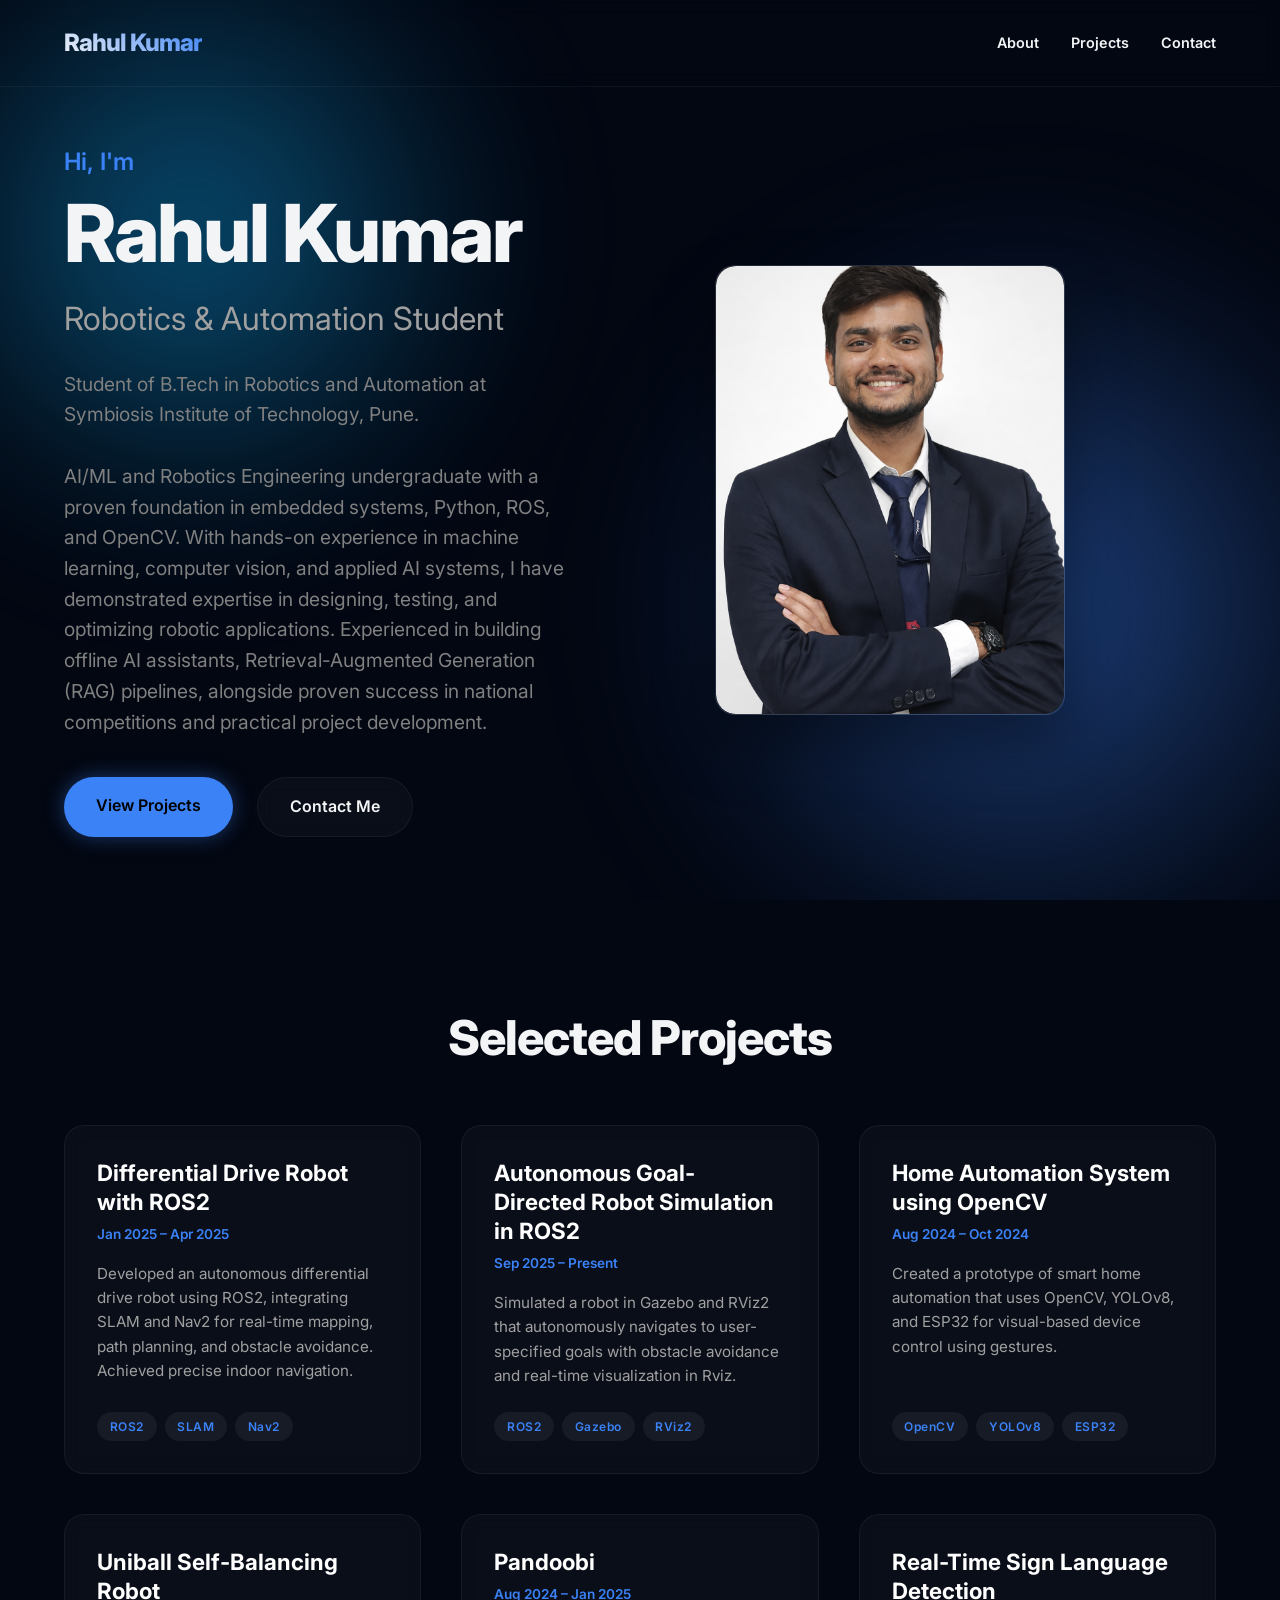
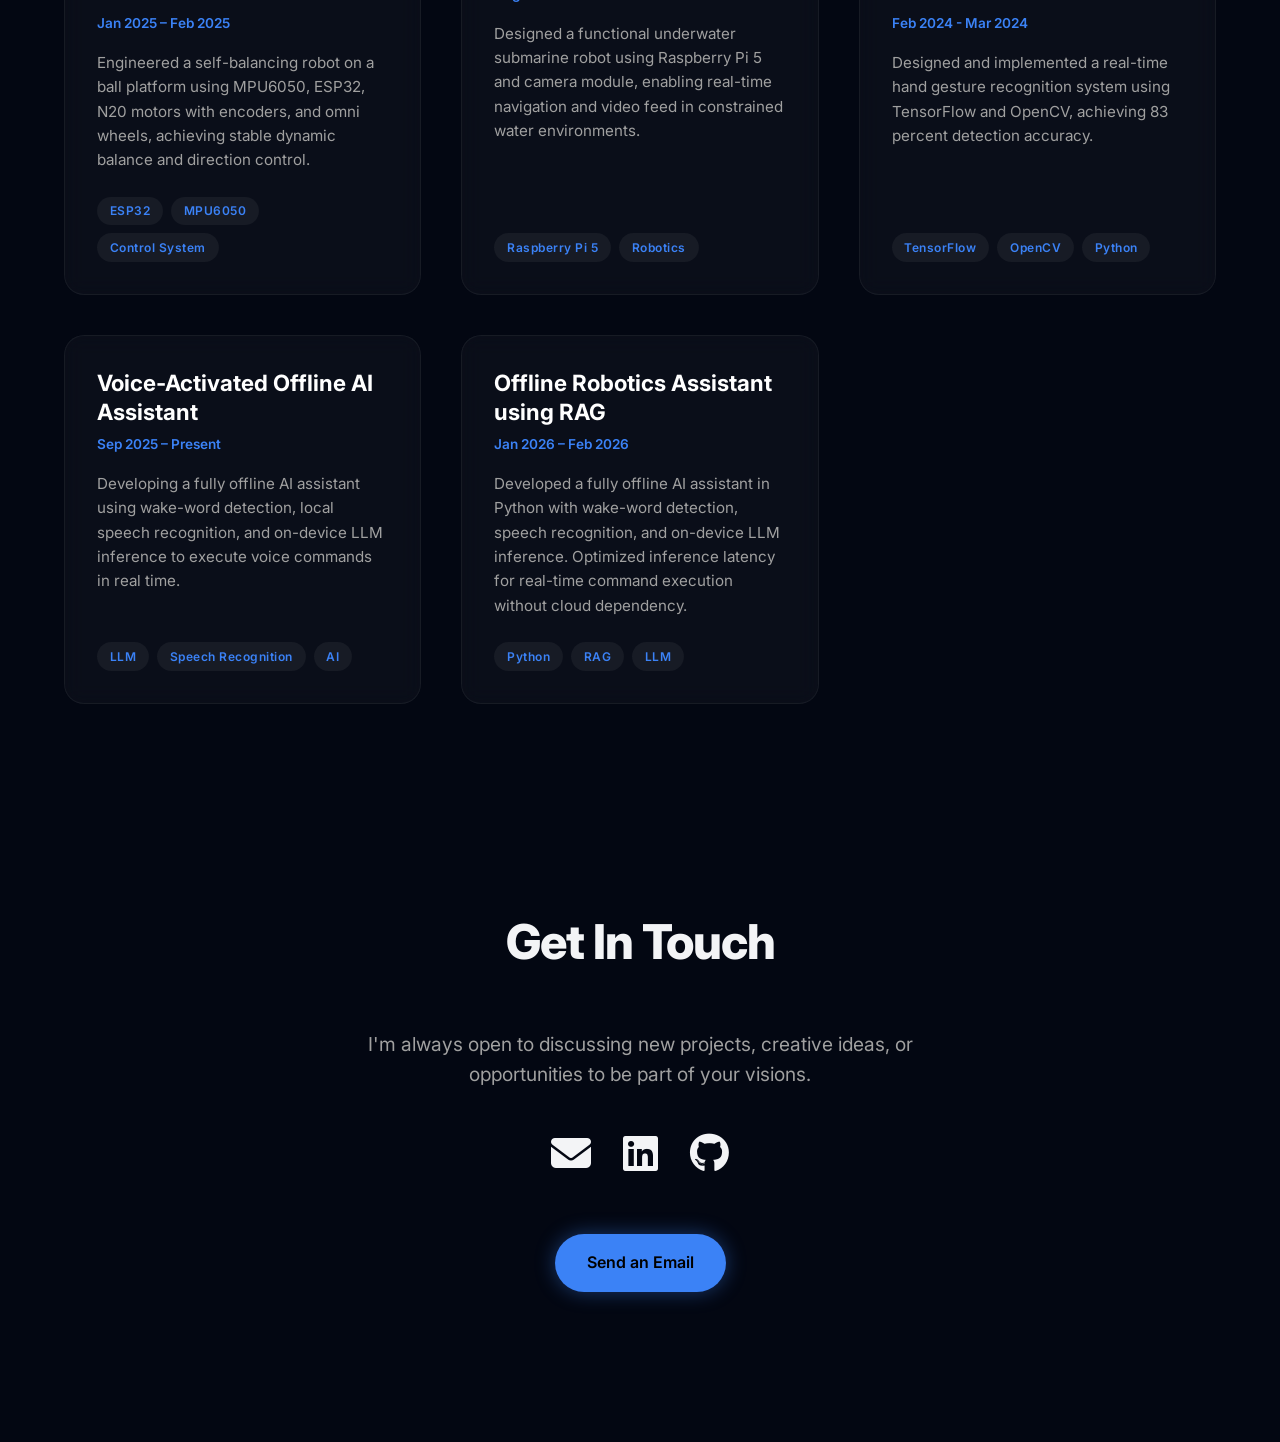
==== index.html @ 5718db26 "Initial commit for portfolio website" ====
<!DOCTYPE html>
<html lang="en">

<head>
    <meta charset="UTF-8">
    <meta name="viewport" content="width=device-width, initial-scale=1.0">
    <title>Rahul Kumar - Portfolio</title>
    <link rel="stylesheet" href="style.css">
    <link href="https://fonts.googleapis.com/css2?family=Inter:wght@300;400;600;800&display=swap" rel="stylesheet">
    <!-- FontAwesome for icons -->
    <link rel="stylesheet" href="https://cdnjs.cloudflare.com/ajax/libs/font-awesome/6.4.0/css/all.min.css">
</head>

<body>
    <div class="background-elements">
        <div class="blob blob-1"></div>
        <div class="blob blob-2"></div>
    </div>

    <nav>
        <div class="logo">Rahul Kumar</div>
        <ul class="nav-links">
            <li><a href="#about">About</a></li>
            <li><a href="#projects">Projects</a></li>
            <li><a href="#contact">Contact</a></li>
        </ul>
    </nav>

    <main>
        <section id="about">
            <div class="hero-content">
                <h2 class="greeting">Hi, I'm</h2>
                <h1 class="name">Rahul Kumar</h1>
                <h3 class="title">Robotics &amp; Automation Student</h3>
                <p class="description">
                    Student of B.Tech in Robotics and Automation at Symbiosis Institute of Technology, Pune.<br><br>
                    AI/ML and Robotics Engineering undergraduate with a proven foundation in embedded systems, Python,
                    ROS, and OpenCV. With hands-on experience in machine learning, computer vision, and applied AI
                    systems, I have demonstrated expertise in designing, testing, and optimizing robotic applications.
                    Experienced in building offline AI assistants, Retrieval-Augmented Generation (RAG) pipelines,
                    alongside proven success in national competitions and practical project development.
                </p>
                <div class="cta-buttons">
                    <a href="#projects" class="btn primary">View Projects</a>
                    <a href="#contact" class="btn secondary">Contact Me</a>
                </div>
            </div>
            <div class="hero-image-placeholder">
                <div class="glass-card">
                    <img src="profile.jpg" alt="Rahul Kumar" class="profile-img">
                </div>
            </div>
        </section>

        <section id="projects">
            <h2 class="section-title">Selected Projects</h2>
            <div class="projects-grid">

                <div class="project-card">
                    <div class="project-info">
                        <h3>Differential Drive Robot with ROS2</h3>
                        <span class="project-date">Jan 2025 – Apr 2025</span>
                        <p>Developed an autonomous differential drive robot using ROS2, integrating SLAM and Nav2 for
                            real-time mapping, path planning, and obstacle avoidance. Achieved precise indoor
                            navigation.</p>
                        <div class="tags"><span class="tag">ROS2</span><span class="tag">SLAM</span><span
                                class="tag">Nav2</span></div>
                    </div>
                </div>

                <div class="project-card">
                    <div class="project-info">
                        <h3>Autonomous Goal-Directed Robot Simulation in ROS2</h3>
                        <span class="project-date">Sep 2025 – Present</span>
                        <p>Simulated a robot in Gazebo and RViz2 that autonomously navigates to user-specified goals
                            with obstacle avoidance and real-time visualization in Rviz.</p>
                        <div class="tags"><span class="tag">ROS2</span><span class="tag">Gazebo</span><span
                                class="tag">RViz2</span></div>
                    </div>
                </div>

                <div class="project-card">
                    <div class="project-info">
                        <h3>Home Automation System using OpenCV</h3>
                        <span class="project-date">Aug 2024 – Oct 2024</span>
                        <p>Created a prototype of smart home automation that uses OpenCV, YOLOv8, and ESP32 for
                            visual-based device control using gestures.</p>
                        <div class="tags"><span class="tag">OpenCV</span><span class="tag">YOLOv8</span><span
                                class="tag">ESP32</span></div>
                    </div>
                </div>

                <div class="project-card">
                    <div class="project-info">
                        <h3>Uniball Self-Balancing Robot</h3>
                        <span class="project-date">Jan 2025 – Feb 2025</span>
                        <p>Engineered a self-balancing robot on a ball platform using MPU6050, ESP32, N20 motors with
                            encoders, and omni wheels, achieving stable dynamic balance and direction control.</p>
                        <div class="tags"><span class="tag">ESP32</span><span class="tag">MPU6050</span><span
                                class="tag">Control System</span></div>
                    </div>
                </div>

                <div class="project-card">
                    <div class="project-info">
                        <h3>Pandoobi</h3>
                        <span class="project-date">Aug 2024 – Jan 2025</span>
                        <p>Designed a functional underwater submarine robot using Raspberry Pi 5 and camera module,
                            enabling real-time navigation and video feed in constrained water environments.</p>
                        <div class="tags"><span class="tag">Raspberry Pi 5</span><span class="tag">Robotics</span></div>
                    </div>
                </div>

                <div class="project-card">
                    <div class="project-info">
                        <h3>Real-Time Sign Language Detection</h3>
                        <span class="project-date">Feb 2024 - Mar 2024</span>
                        <p>Designed and implemented a real-time hand gesture recognition system using TensorFlow and
                            OpenCV, achieving 83 percent detection accuracy.</p>
                        <div class="tags"><span class="tag">TensorFlow</span><span class="tag">OpenCV</span><span
                                class="tag">Python</span></div>
                    </div>
                </div>

                <div class="project-card">
                    <div class="project-info">
                        <h3>Voice-Activated Offline AI Assistant</h3>
                        <span class="project-date">Sep 2025 – Present</span>
                        <p>Developing a fully offline AI assistant using wake-word detection, local speech recognition,
                            and on-device LLM inference to execute voice commands in real time.</p>
                        <div class="tags"><span class="tag">LLM</span><span class="tag">Speech Recognition</span><span
                                class="tag">AI</span></div>
                    </div>
                </div>

                <div class="project-card">
                    <div class="project-info">
                        <h3>Offline Robotics Assistant using RAG</h3>
                        <span class="project-date">Jan 2026 – Feb 2026</span>
                        <p>Developed a fully offline AI assistant in Python with wake-word detection, speech
                            recognition, and on-device LLM inference. Optimized inference latency for real-time command
                            execution without cloud dependency.</p>
                        <div class="tags"><span class="tag">Python</span><span class="tag">RAG</span><span
                                class="tag">LLM</span></div>
                    </div>
                </div>

            </div>
        </section>

        <section id="contact" style="padding: 100px 0; text-align: center; margin-bottom: 50px;">
            <h2 class="section-title">Get In Touch</h2>
            <p style="color: #a0a0a0; max-width: 600px; margin: 0 auto 2rem; font-size: 1.2rem;">I'm always open to
                discussing new projects, creative ideas, or opportunities to be part of your visions.</p>

            <div class="social-links" style="display: flex; justify-content: center; gap: 2rem; margin-bottom: 3rem;">
                <a href="mailto:rahulkr.18012004@gmail.com" class="social-icon" target="_blank" title="Email"><i
                        class="fas fa-envelope"></i></a>
                <a href="https://www.linkedin.com/in/rahul-kumar-4a1541252/" class="social-icon" target="_blank"
                    title="LinkedIn"><i class="fab fa-linkedin"></i></a>
                <a href="https://github.com/hamadahero" class="social-icon" target="_blank" title="GitHub"><i
                        class="fab fa-github"></i></a>
            </div>

            <a href="mailto:rahulkr.18012004@gmail.com" class="btn primary">Send an Email</a>
        </section>
    </main>
    <script src="script.js"></script>
</body>

</html>
---- style.css ----
:root {
    --bg-color: #030712;
    --text-color: #f3f4f6;
    --primary: #3b82f6;
    --secondary: #0ea5e9;
    --glass-bg: rgba(255, 255, 255, 0.03);
    --glass-border: rgba(255, 255, 255, 0.05);
}

* {
    margin: 0;
    padding: 0;
    box-sizing: border-box;
    font-family: 'Inter', sans-serif;
}

html {
    scroll-behavior: smooth;
}

body {
    background-color: var(--bg-color);
    color: var(--text-color);
    overflow-x: hidden;
    line-height: 1.6;
}

/* Background Animations */
.background-elements {
    position: fixed;
    top: 0;
    left: 0;
    width: 100vw;
    height: 100vh;
    z-index: -1;
    overflow: hidden;
}

.blob {
    position: absolute;
    border-radius: 50%;
    filter: blur(80px);
    opacity: 0.5;
    animation: float 20s infinite ease-in-out alternate;
}

.blob-1 {
    top: -10%;
    left: -10%;
    width: 50vw;
    height: 50vw;
    background: radial-gradient(circle, var(--secondary), transparent 70%);
}

.blob-2 {
    bottom: -10%;
    right: -10%;
    width: 60vw;
    height: 60vw;
    background: radial-gradient(circle, var(--primary), transparent 70%);
    animation-delay: -10s;
}

@keyframes float {
    0% {
        transform: translate(0, 0) scale(1);
    }

    100% {
        transform: translate(50px, 50px) scale(1.1);
    }
}

/* Navigation */
nav {
    display: flex;
    justify-content: space-between;
    align-items: center;
    padding: 1.5rem 5%;
    position: fixed;
    width: 100%;
    top: 0;
    z-index: 100;
    backdrop-filter: blur(10px);
    border-bottom: 1px solid var(--glass-border);
    transition: all 0.3s ease;
}

.logo {
    font-size: 1.5rem;
    font-weight: 800;
    letter-spacing: -1px;
    background: linear-gradient(45deg, var(--text-color), var(--primary));
    -webkit-background-clip: text;
    background-clip: text;
    -webkit-text-fill-color: transparent;
}

.nav-links {
    display: flex;
    list-style: none;
    gap: 2rem;
}

.nav-links a {
    color: var(--text-color);
    text-decoration: none;
    font-weight: 600;
    font-size: 0.9rem;
    transition: color 0.3s;
}

.nav-links a:hover {
    color: var(--primary);
}

/* Main Content */
main {
    padding: 0 5%;
    max-width: 1400px;
    margin: 0 auto;
}

/* Hero Section */
#about {
    min-height: 100vh;
    display: flex;
    align-items: center;
    justify-content: space-between;
    padding-top: 80px;
}

.hero-content {
    max-width: 600px;
}

.greeting {
    font-size: 1.5rem;
    color: var(--primary);
    margin-bottom: 0.5rem;
    font-weight: 600;
}

.name {
    font-size: 5rem;
    line-height: 1.1;
    margin-bottom: 1rem;
    font-weight: 800;
    letter-spacing: -2px;
}

.title {
    font-size: 2rem;
    color: #a0a0a0;
    margin-bottom: 1.5rem;
    font-weight: 400;
}

.description {
    font-size: 1.2rem;
    color: #808080;
    margin-bottom: 2.5rem;
    max-width: 500px;
}

.cta-buttons {
    display: flex;
    gap: 1.5rem;
}

.btn {
    padding: 1rem 2rem;
    border-radius: 50px;
    text-decoration: none;
    font-weight: 600;
    transition: all 0.3s ease;
    display: inline-block;
}

.btn.primary {
    background: var(--primary);
    color: #000;
    box-shadow: 0 0 20px rgba(59, 130, 246, 0.4);
}

.btn.primary:hover {
    box-shadow: 0 0 30px rgba(59, 130, 246, 0.6);
    transform: translateY(-2px);
}

.btn.secondary {
    background: var(--glass-bg);
    color: var(--text-color);
    border: 1px solid var(--glass-border);
    backdrop-filter: blur(10px);
}

.btn.secondary:hover {
    background: rgba(255, 255, 255, 0.1);
    transform: translateY(-2px);
}

.hero-image-placeholder {
    flex: 1;
    display: flex;
    justify-content: center;
    align-items: center;
    perspective: 1000px;
}

.glass-card {
    width: 350px;
    height: 450px;
    background: linear-gradient(135deg, rgba(255, 255, 255, 0.08), rgba(255, 255, 255, 0.02));
    backdrop-filter: blur(20px);
    -webkit-backdrop-filter: blur(20px);
    border: 1px solid rgba(255, 255, 255, 0.1);
    border-radius: 20px;
    display: flex;
    justify-content: center;
    align-items: center;
    box-shadow: 0 30px 60px rgba(0, 0, 0, 0.4);
    transform-style: preserve-3d;
    transition: transform 0.1s;
    overflow: hidden;
}

.profile-img {
    width: 100%;
    height: 100%;
    object-fit: cover;
    border-radius: 20px;
}

/* Projects Section */
#projects {
    padding: 100px 0;
}

.section-title {
    font-size: 3rem;
    margin-bottom: 3rem;
    text-align: center;
    font-weight: 800;
    letter-spacing: -1px;
}

.projects-grid {
    display: grid;
    grid-template-columns: repeat(auto-fit, minmax(350px, 1fr));
    gap: 2.5rem;
}

.project-card {
    background: var(--glass-bg);
    border: 1px solid var(--glass-border);
    border-radius: 20px;
    overflow: hidden;
    transition: all 0.4s ease;
    backdrop-filter: blur(10px);
    display: flex;
    flex-direction: column;
}

.project-card:hover {
    transform: translateY(-10px);
    border-color: rgba(255, 255, 255, 0.2);
    box-shadow: 0 20px 40px rgba(0, 0, 0, 0.5);
}

.project-info {
    padding: 2rem;
    display: flex;
    flex-direction: column;
    height: 100%;
}

.project-date {
    font-size: 0.85rem;
    color: var(--primary);
    margin-bottom: 1rem;
    display: block;
    font-weight: 600;
}

.project-info h3 {
    font-size: 1.4rem;
    margin-bottom: 0.5rem;
    color: #fff;
    line-height: 1.3;
}

.project-info p {
    color: #a0a0a0;
    margin-bottom: 1.5rem;
    font-size: 0.95rem;
    flex-grow: 1;
}

.social-icon {
    font-size: 2.5rem;
    color: var(--text-color);
    transition: all 0.3s ease;
}

.social-icon:hover {
    color: var(--primary);
    transform: translateY(-5px);
}

.tags {
    display: flex;
    gap: 0.5rem;
    flex-wrap: wrap;
}

.tag {
    font-size: 0.75rem;
    padding: 0.3rem 0.8rem;
    background: rgba(255, 255, 255, 0.05);
    border-radius: 50px;
    color: var(--primary);
    font-weight: 600;
    letter-spacing: 0.5px;
}

/* Responsive */
@media (max-width: 900px) {
    #about {
        flex-direction: column;
        justify-content: center;
        text-align: center;
        gap: 4rem;
        padding-top: 120px;
    }

    .hero-content {
        display: flex;
        flex-direction: column;
        align-items: center;
    }

    .name {
        font-size: 3.5rem;
    }

    .title {
        font-size: 1.5rem;
    }

    .glass-card {
        width: 300px;
        height: 350px;
    }
}

@media (max-width: 600px) {
    .nav-links {
        display: none;
    }

    .name {
        font-size: 2.5rem;
    }

    .projects-grid {
        grid-template-columns: 1fr;
    }
}
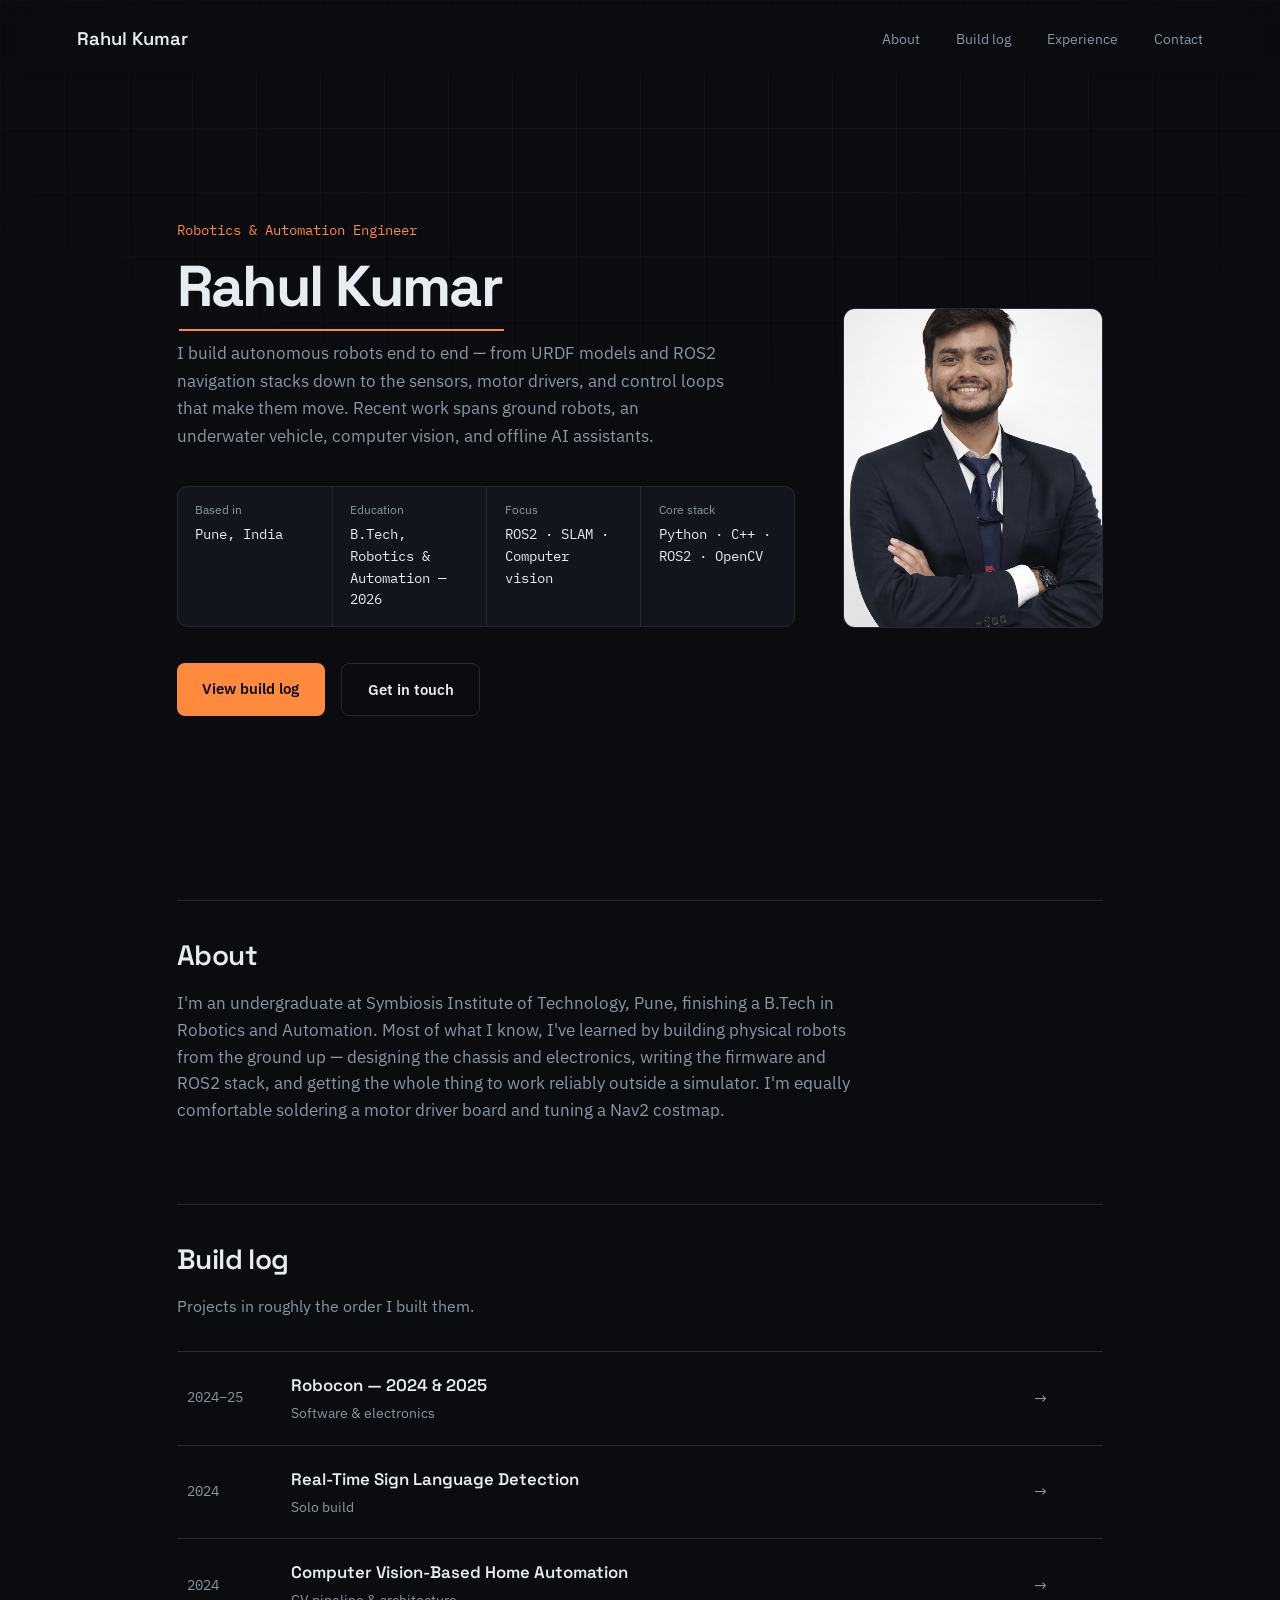
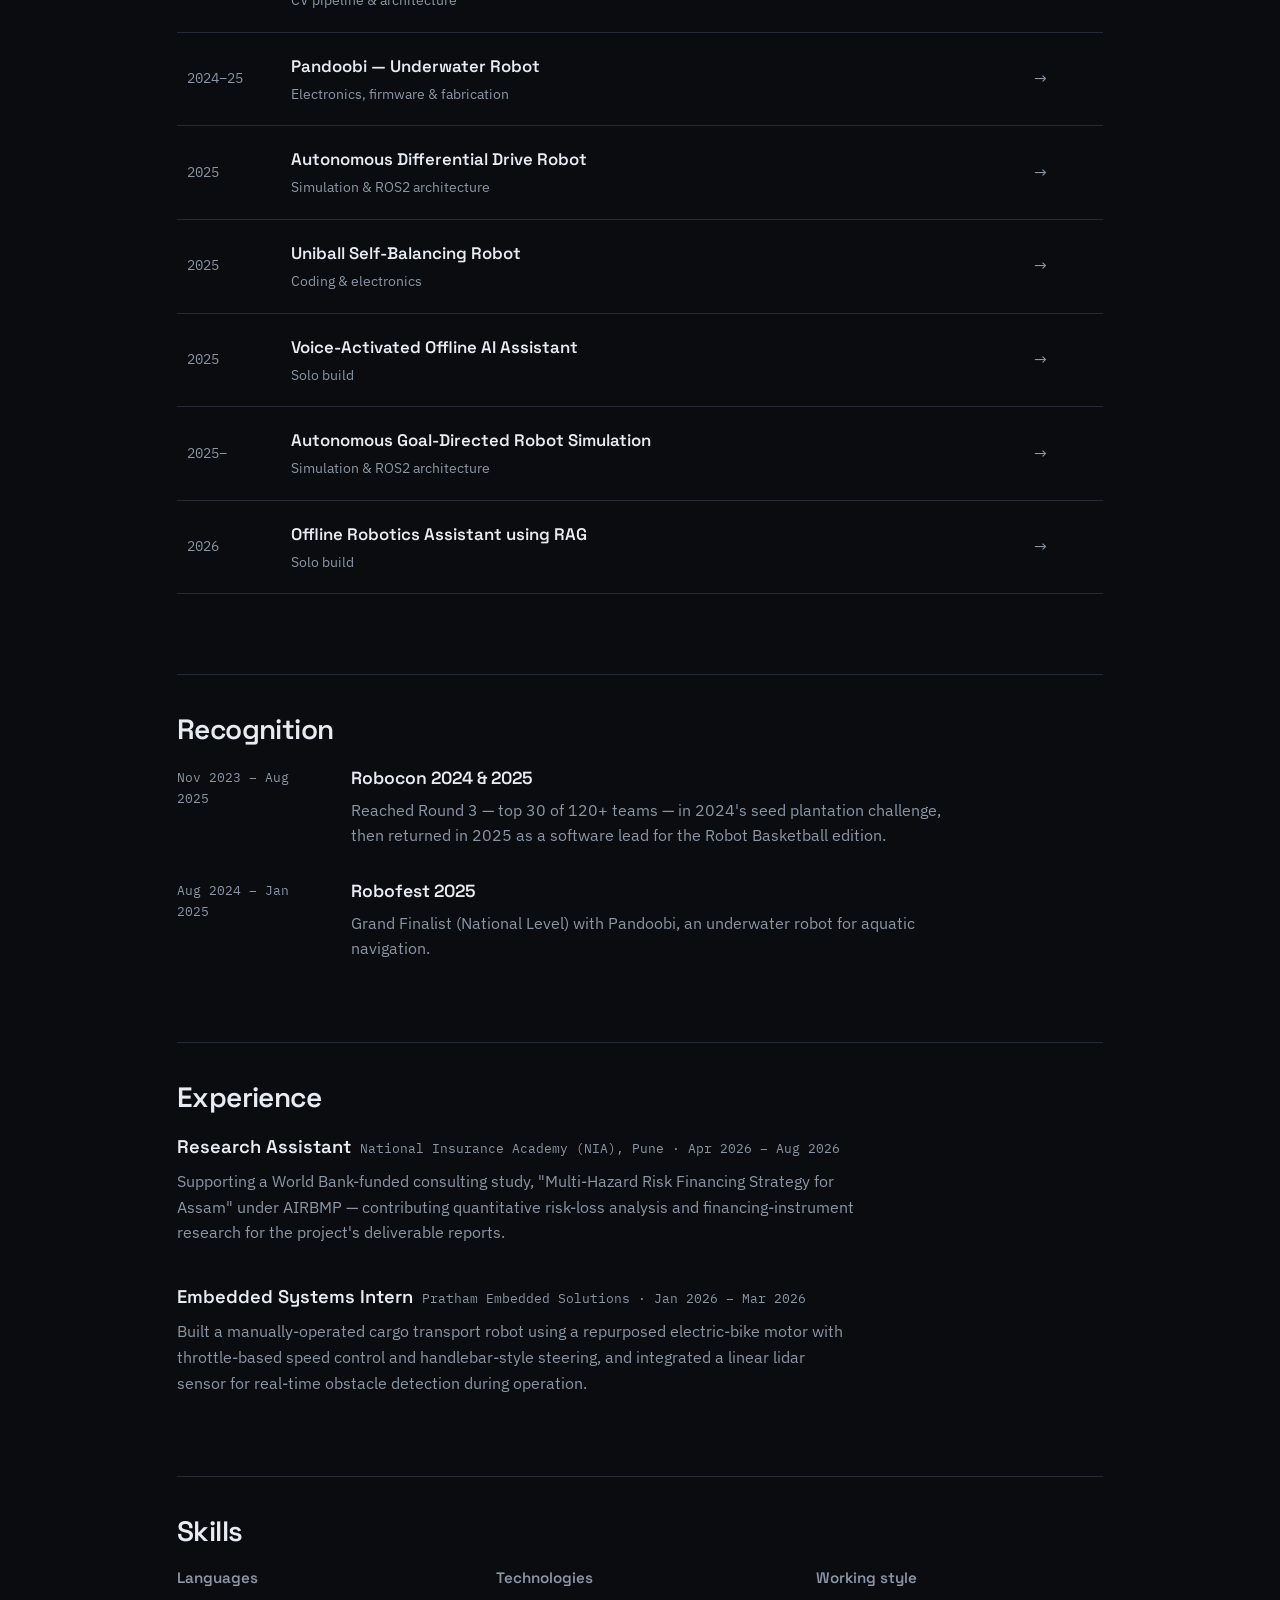
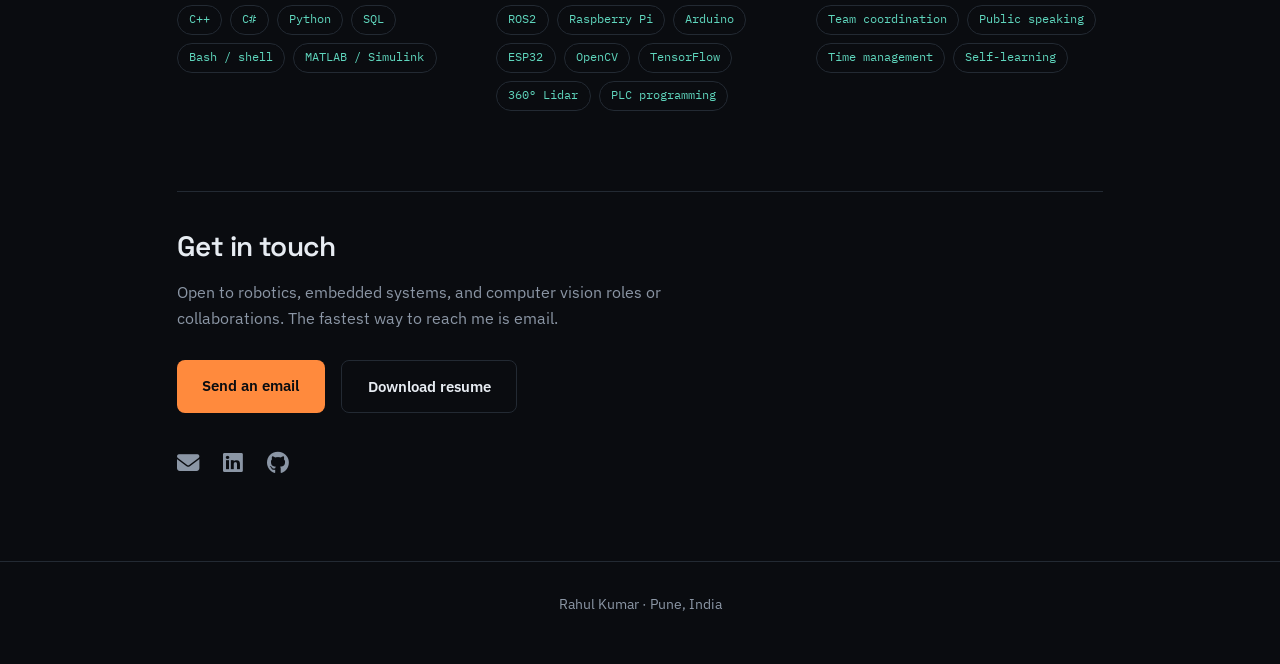
==== commit 756172b1: "Add files via upload" ====
--- a/index.html
+++ b/index.html
@@ -4,168 +4,313 @@
 <head>
     <meta charset="UTF-8">
     <meta name="viewport" content="width=device-width, initial-scale=1.0">
-    <title>Rahul Kumar - Portfolio</title>
+    <title>Rahul Kumar — Robotics &amp; Automation Engineer</title>
+    <meta name="description" content="Portfolio of Rahul Kumar, a Robotics &amp; Automation engineer building autonomous systems with ROS2, computer vision, and embedded electronics.">
     <link rel="stylesheet" href="style.css">
-    <link href="https://fonts.googleapis.com/css2?family=Inter:wght@300;400;600;800&display=swap" rel="stylesheet">
-    <!-- FontAwesome for icons -->
+    <link rel="preconnect" href="https://fonts.googleapis.com">
+    <link href="https://fonts.googleapis.com/css2?family=Space+Grotesk:wght@500;600;700&family=IBM+Plex+Sans:wght@400;500;600&family=IBM+Plex+Mono:wght@400;500&display=swap" rel="stylesheet">
     <link rel="stylesheet" href="https://cdnjs.cloudflare.com/ajax/libs/font-awesome/6.4.0/css/all.min.css">
 </head>
 
 <body>
-    <div class="background-elements">
-        <div class="blob blob-1"></div>
-        <div class="blob blob-2"></div>
-    </div>
+    <div class="grid-backdrop" aria-hidden="true"></div>
 
     <nav>
-        <div class="logo">Rahul Kumar</div>
+        <a href="#top" class="logo">Rahul Kumar</a>
         <ul class="nav-links">
             <li><a href="#about">About</a></li>
-            <li><a href="#projects">Projects</a></li>
+            <li><a href="#log">Build log</a></li>
+            <li><a href="#experience">Experience</a></li>
             <li><a href="#contact">Contact</a></li>
         </ul>
     </nav>
 
     <main>
-        <section id="about">
-            <div class="hero-content">
-                <h2 class="greeting">Hi, I'm</h2>
-                <h1 class="name">Rahul Kumar</h1>
-                <h3 class="title">Robotics &amp; Automation Student</h3>
-                <p class="description">
-                    Student of B.Tech in Robotics and Automation at Symbiosis Institute of Technology, Pune.<br><br>
-                    AI/ML and Robotics Engineering undergraduate with a proven foundation in embedded systems, Python,
-                    ROS, and OpenCV. With hands-on experience in machine learning, computer vision, and applied AI
-                    systems, I have demonstrated expertise in designing, testing, and optimizing robotic applications.
-                    Experienced in building offline AI assistants, Retrieval-Augmented Generation (RAG) pipelines,
-                    alongside proven success in national competitions and practical project development.
+        <section id="top" class="hero" aria-labelledby="hero-name">
+            <div class="hero-copy">
+                <p class="eyebrow">Robotics &amp; Automation Engineer</p>
+                <h1 id="hero-name" class="hero-name">Rahul Kumar<span class="cursor" aria-hidden="true"></span></h1>
+                <p class="hero-intro">
+                    I build autonomous robots end to end — from URDF models and ROS2 navigation
+                    stacks down to the sensors, motor drivers, and control loops that make them move.
+                    Recent work spans ground robots, an underwater vehicle, computer vision, and
+                    offline AI assistants.
                 </p>
-                <div class="cta-buttons">
-                    <a href="#projects" class="btn primary">View Projects</a>
-                    <a href="#contact" class="btn secondary">Contact Me</a>
+
+                <dl class="spec-panel">
+                    <div class="spec">
+                        <dt>Based in</dt>
+                        <dd>Pune, India</dd>
+                    </div>
+                    <div class="spec">
+                        <dt>Education</dt>
+                        <dd>B.Tech, Robotics &amp; Automation — 2026</dd>
+                    </div>
+                    <div class="spec">
+                        <dt>Focus</dt>
+                        <dd>ROS2 · SLAM · Computer vision</dd>
+                    </div>
+                    <div class="spec">
+                        <dt>Core stack</dt>
+                        <dd>Python · C++ · ROS2 · OpenCV</dd>
+                    </div>
+                </dl>
+
+                <div class="cta-row">
+                    <a href="#log" class="btn primary">View build log</a>
+                    <a href="#contact" class="btn secondary">Get in touch</a>
                 </div>
             </div>
-            <div class="hero-image-placeholder">
-                <div class="glass-card">
-                    <img src="profile.jpg" alt="Rahul Kumar" class="profile-img">
+
+            <div class="hero-photo">
+                <img src="profile.jpg" alt="Portrait of Rahul Kumar">
+            </div>
+        </section>
+
+        <section id="about" class="about">
+            <h2 class="section-heading">About</h2>
+            <p class="about-copy">
+                I'm an undergraduate at Symbiosis Institute of Technology, Pune, finishing a B.Tech in
+                Robotics and Automation. Most of what I know, I've learned by building physical robots
+                from the ground up — designing the chassis and electronics, writing the firmware and
+                ROS2 stack, and getting the whole thing to work reliably outside a simulator. I'm
+                equally comfortable soldering a motor driver board and tuning a Nav2 costmap.
+            </p>
+        </section>
+
+        <section id="log" class="build-log">
+            <h2 class="section-heading">Build log</h2>
+            <p class="section-subheading">Projects in roughly the order I built them.</p>
+
+            <ol class="log-list">
+
+                <li class="log-entry">
+                    <a href="project.html?id=robocon" class="log-link">
+                        <span class="log-date">2024–25</span>
+                        <span class="log-body">
+                            <span class="log-title">Robocon — 2024 &amp; 2025</span>
+                            <span class="log-role">Software &amp; electronics</span>
+                        </span>
+                        <span class="log-tags">
+                            <span class="tag">Raspberry Pi 5</span><span class="tag">Jetson Nano</span>
+                        </span>
+                        <span class="log-arrow" aria-hidden="true">→</span>
+                    </a>
+                </li>
+
+                <li class="log-entry">
+                    <a href="project.html?id=sign-language-detection" class="log-link">
+                        <span class="log-date">2024</span>
+                        <span class="log-body">
+                            <span class="log-title">Real-Time Sign Language Detection</span>
+                            <span class="log-role">Solo build</span>
+                        </span>
+                        <span class="log-tags">
+                            <span class="tag">TensorFlow</span><span class="tag">OpenCV</span>
+                        </span>
+                        <span class="log-arrow" aria-hidden="true">→</span>
+                    </a>
+                </li>
+
+                <li class="log-entry">
+                    <a href="project.html?id=home-automation-opencv" class="log-link">
+                        <span class="log-date">2024</span>
+                        <span class="log-body">
+                            <span class="log-title">Computer Vision-Based Home Automation</span>
+                            <span class="log-role">CV pipeline &amp; architecture</span>
+                        </span>
+                        <span class="log-tags">
+                            <span class="tag">OpenCV</span><span class="tag">YOLOv8</span><span class="tag">ESP32</span>
+                        </span>
+                        <span class="log-arrow" aria-hidden="true">→</span>
+                    </a>
+                </li>
+
+                <li class="log-entry">
+                    <a href="project.html?id=pandoobi" class="log-link">
+                        <span class="log-date">2024–25</span>
+                        <span class="log-body">
+                            <span class="log-title">Pandoobi — Underwater Robot</span>
+                            <span class="log-role">Electronics, firmware &amp; fabrication</span>
+                        </span>
+                        <span class="log-tags">
+                            <span class="tag">Raspberry Pi 5</span><span class="tag">BLDC</span>
+                        </span>
+                        <span class="log-arrow" aria-hidden="true">→</span>
+                    </a>
+                </li>
+
+                <li class="log-entry">
+                    <a href="project.html?id=differential-drive-robot" class="log-link">
+                        <span class="log-date">2025</span>
+                        <span class="log-body">
+                            <span class="log-title">Autonomous Differential Drive Robot</span>
+                            <span class="log-role">Simulation &amp; ROS2 architecture</span>
+                        </span>
+                        <span class="log-tags">
+                            <span class="tag">ROS2</span><span class="tag">SLAM</span><span class="tag">Nav2</span>
+                        </span>
+                        <span class="log-arrow" aria-hidden="true">→</span>
+                    </a>
+                </li>
+
+                <li class="log-entry">
+                    <a href="project.html?id=uniball-robot" class="log-link">
+                        <span class="log-date">2025</span>
+                        <span class="log-body">
+                            <span class="log-title">Uniball Self-Balancing Robot</span>
+                            <span class="log-role">Coding &amp; electronics</span>
+                        </span>
+                        <span class="log-tags">
+                            <span class="tag">ESP32</span><span class="tag">MPU6050</span>
+                        </span>
+                        <span class="log-arrow" aria-hidden="true">→</span>
+                    </a>
+                </li>
+
+                <li class="log-entry">
+                    <a href="project.html?id=voice-activated-ai-assistant" class="log-link">
+                        <span class="log-date">2025</span>
+                        <span class="log-body">
+                            <span class="log-title">Voice-Activated Offline AI Assistant</span>
+                            <span class="log-role">Solo build</span>
+                        </span>
+                        <span class="log-tags">
+                            <span class="tag">LLM</span><span class="tag">Speech recognition</span>
+                        </span>
+                        <span class="log-arrow" aria-hidden="true">→</span>
+                    </a>
+                </li>
+
+                <li class="log-entry">
+                    <a href="project.html?id=goal-directed-robot-sim" class="log-link">
+                        <span class="log-date">2025–</span>
+                        <span class="log-body">
+                            <span class="log-title">Autonomous Goal-Directed Robot Simulation</span>
+                            <span class="log-role">Simulation &amp; ROS2 architecture</span>
+                        </span>
+                        <span class="log-tags">
+                            <span class="tag">ROS2</span><span class="tag">Gazebo</span><span class="tag">RViz2</span>
+                        </span>
+                        <span class="log-arrow" aria-hidden="true">→</span>
+                    </a>
+                </li>
+
+                <li class="log-entry">
+                    <a href="project.html?id=offline-robotics-rag" class="log-link">
+                        <span class="log-date">2026</span>
+                        <span class="log-body">
+                            <span class="log-title">Offline Robotics Assistant using RAG</span>
+                            <span class="log-role">Solo build</span>
+                        </span>
+                        <span class="log-tags">
+                            <span class="tag">Python</span><span class="tag">RAG</span>
+                        </span>
+                        <span class="log-arrow" aria-hidden="true">→</span>
+                    </a>
+                </li>
+
+            </ol>
+        </section>
+
+        <section id="recognition" class="recognition">
+            <h2 class="section-heading">Recognition</h2>
+            <ul class="recognition-list">
+                <li class="recognition-item">
+                    <span class="recognition-meta">Nov 2023 – Aug 2025</span>
+                    <div>
+                        <a href="project.html?id=robocon" class="recognition-title">Robocon 2024 &amp; 2025</a>
+                        <p>Reached Round 3 — top 30 of 120+ teams — in 2024's seed plantation challenge, then returned in 2025 as a software lead for the Robot Basketball edition.</p>
+                    </div>
+                </li>
+                <li class="recognition-item">
+                    <span class="recognition-meta">Aug 2024 – Jan 2025</span>
+                    <div>
+                        <a href="project.html?id=pandoobi" class="recognition-title">Robofest 2025</a>
+                        <p>Grand Finalist (National Level) with Pandoobi, an underwater robot for aquatic navigation.</p>
+                    </div>
+                </li>
+            </ul>
+        </section>
+
+        <section id="experience" class="experience">
+            <h2 class="section-heading">Experience</h2>
+            <ul class="experience-list">
+                <li class="experience-item">
+                    <div class="experience-head">
+                        <h3>Research Assistant</h3>
+                        <span class="experience-meta">National Insurance Academy (NIA), Pune · Apr 2026 – Aug 2026</span>
+                    </div>
+                    <p>Supporting a World Bank-funded consulting study, "Multi-Hazard Risk Financing
+                        Strategy for Assam" under AIRBMP — contributing quantitative risk-loss analysis
+                        and financing-instrument research for the project's deliverable reports.</p>
+                </li>
+                <li class="experience-item">
+                    <div class="experience-head">
+                        <h3>Embedded Systems Intern</h3>
+                        <span class="experience-meta">Pratham Embedded Solutions · Jan 2026 – Mar 2026</span>
+                    </div>
+                    <p>Built a manually-operated cargo transport robot using a repurposed electric-bike
+                        motor with throttle-based speed control and handlebar-style steering, and
+                        integrated a linear lidar sensor for real-time obstacle detection during
+                        operation.</p>
+                </li>
+            </ul>
+        </section>
+
+        <section id="skills" class="skills">
+            <h2 class="section-heading">Skills</h2>
+            <div class="skills-grid">
+                <div class="skills-group">
+                    <h3>Languages</h3>
+                    <div class="tags">
+                        <span class="tag">C++</span><span class="tag">C#</span><span class="tag">Python</span>
+                        <span class="tag">SQL</span><span class="tag">Bash / shell</span><span class="tag">MATLAB / Simulink</span>
+                    </div>
                 </div>
-            </div>
-        </section>
-
-        <section id="projects">
-            <h2 class="section-title">Selected Projects</h2>
-            <div class="projects-grid">
-
-                <div class="project-card">
-                    <div class="project-info">
-                        <h3>Differential Drive Robot with ROS2</h3>
-                        <span class="project-date">Jan 2025 – Apr 2025</span>
-                        <p>Developed an autonomous differential drive robot using ROS2, integrating SLAM and Nav2 for
-                            real-time mapping, path planning, and obstacle avoidance. Achieved precise indoor
-                            navigation.</p>
-                        <div class="tags"><span class="tag">ROS2</span><span class="tag">SLAM</span><span
-                                class="tag">Nav2</span></div>
+                <div class="skills-group">
+                    <h3>Technologies</h3>
+                    <div class="tags">
+                        <span class="tag">ROS2</span><span class="tag">Raspberry Pi</span><span class="tag">Arduino</span>
+                        <span class="tag">ESP32</span><span class="tag">OpenCV</span><span class="tag">TensorFlow</span>
+                        <span class="tag">360° Lidar</span><span class="tag">PLC programming</span>
                     </div>
                 </div>
-
-                <div class="project-card">
-                    <div class="project-info">
-                        <h3>Autonomous Goal-Directed Robot Simulation in ROS2</h3>
-                        <span class="project-date">Sep 2025 – Present</span>
-                        <p>Simulated a robot in Gazebo and RViz2 that autonomously navigates to user-specified goals
-                            with obstacle avoidance and real-time visualization in Rviz.</p>
-                        <div class="tags"><span class="tag">ROS2</span><span class="tag">Gazebo</span><span
-                                class="tag">RViz2</span></div>
+                <div class="skills-group">
+                    <h3>Working style</h3>
+                    <div class="tags">
+                        <span class="tag">Team coordination</span><span class="tag">Public speaking</span>
+                        <span class="tag">Time management</span><span class="tag">Self-learning</span>
                     </div>
                 </div>
-
-                <div class="project-card">
-                    <div class="project-info">
-                        <h3>Home Automation System using OpenCV</h3>
-                        <span class="project-date">Aug 2024 – Oct 2024</span>
-                        <p>Created a prototype of smart home automation that uses OpenCV, YOLOv8, and ESP32 for
-                            visual-based device control using gestures.</p>
-                        <div class="tags"><span class="tag">OpenCV</span><span class="tag">YOLOv8</span><span
-                                class="tag">ESP32</span></div>
-                    </div>
-                </div>
-
-                <div class="project-card">
-                    <div class="project-info">
-                        <h3>Uniball Self-Balancing Robot</h3>
-                        <span class="project-date">Jan 2025 – Feb 2025</span>
-                        <p>Engineered a self-balancing robot on a ball platform using MPU6050, ESP32, N20 motors with
-                            encoders, and omni wheels, achieving stable dynamic balance and direction control.</p>
-                        <div class="tags"><span class="tag">ESP32</span><span class="tag">MPU6050</span><span
-                                class="tag">Control System</span></div>
-                    </div>
-                </div>
-
-                <div class="project-card">
-                    <div class="project-info">
-                        <h3>Pandoobi</h3>
-                        <span class="project-date">Aug 2024 – Jan 2025</span>
-                        <p>Designed a functional underwater submarine robot using Raspberry Pi 5 and camera module,
-                            enabling real-time navigation and video feed in constrained water environments.</p>
-                        <div class="tags"><span class="tag">Raspberry Pi 5</span><span class="tag">Robotics</span></div>
-                    </div>
-                </div>
-
-                <div class="project-card">
-                    <div class="project-info">
-                        <h3>Real-Time Sign Language Detection</h3>
-                        <span class="project-date">Feb 2024 - Mar 2024</span>
-                        <p>Designed and implemented a real-time hand gesture recognition system using TensorFlow and
-                            OpenCV, achieving 83 percent detection accuracy.</p>
-                        <div class="tags"><span class="tag">TensorFlow</span><span class="tag">OpenCV</span><span
-                                class="tag">Python</span></div>
-                    </div>
-                </div>
-
-                <div class="project-card">
-                    <div class="project-info">
-                        <h3>Voice-Activated Offline AI Assistant</h3>
-                        <span class="project-date">Sep 2025 – Present</span>
-                        <p>Developing a fully offline AI assistant using wake-word detection, local speech recognition,
-                            and on-device LLM inference to execute voice commands in real time.</p>
-                        <div class="tags"><span class="tag">LLM</span><span class="tag">Speech Recognition</span><span
-                                class="tag">AI</span></div>
-                    </div>
-                </div>
-
-                <div class="project-card">
-                    <div class="project-info">
-                        <h3>Offline Robotics Assistant using RAG</h3>
-                        <span class="project-date">Jan 2026 – Feb 2026</span>
-                        <p>Developed a fully offline AI assistant in Python with wake-word detection, speech
-                            recognition, and on-device LLM inference. Optimized inference latency for real-time command
-                            execution without cloud dependency.</p>
-                        <div class="tags"><span class="tag">Python</span><span class="tag">RAG</span><span
-                                class="tag">LLM</span></div>
-                    </div>
-                </div>
-
-            </div>
-        </section>
-
-        <section id="contact" style="padding: 100px 0; text-align: center; margin-bottom: 50px;">
-            <h2 class="section-title">Get In Touch</h2>
-            <p style="color: #a0a0a0; max-width: 600px; margin: 0 auto 2rem; font-size: 1.2rem;">I'm always open to
-                discussing new projects, creative ideas, or opportunities to be part of your visions.</p>
-
-            <div class="social-links" style="display: flex; justify-content: center; gap: 2rem; margin-bottom: 3rem;">
-                <a href="mailto:rahulkr.18012004@gmail.com" class="social-icon" target="_blank" title="Email"><i
-                        class="fas fa-envelope"></i></a>
-                <a href="https://www.linkedin.com/in/rahul-kumar-4a1541252/" class="social-icon" target="_blank"
-                    title="LinkedIn"><i class="fab fa-linkedin"></i></a>
-                <a href="https://github.com/hamadahero" class="social-icon" target="_blank" title="GitHub"><i
-                        class="fab fa-github"></i></a>
-            </div>
-
-            <a href="mailto:rahulkr.18012004@gmail.com" class="btn primary">Send an Email</a>
+            </div>
+        </section>
+
+        <section id="contact" class="contact">
+            <h2 class="section-heading">Get in touch</h2>
+            <p class="contact-copy">
+                Open to robotics, embedded systems, and computer vision roles or collaborations.
+                The fastest way to reach me is email.
+            </p>
+
+            <div class="contact-row">
+                <a href="mailto:rahulkr.18012004@gmail.com" class="btn primary">Send an email</a>
+                <a href="Rahul_Kumar_Robotics_Resume.pdf" class="btn secondary">Download resume</a>
+            </div>
+
+            <div class="social-links">
+                <a href="mailto:rahulkr.18012004@gmail.com" title="Email"><i class="fas fa-envelope"></i></a>
+                <a href="https://www.linkedin.com/in/rahul-kumar-4a1541252/" target="_blank" rel="noopener" title="LinkedIn"><i class="fab fa-linkedin"></i></a>
+                <a href="https://github.com/hamadahero" target="_blank" rel="noopener" title="GitHub"><i class="fab fa-github"></i></a>
+            </div>
         </section>
     </main>
+
+    <footer class="site-footer">
+        <p>Rahul Kumar · Pune, India</p>
+    </footer>
+
     <script src="script.js"></script>
 </body>
 
-</html>+</html>
--- a/style.css
+++ b/style.css
@@ -1,17 +1,22 @@
 :root {
-    --bg-color: #030712;
-    --text-color: #f3f4f6;
-    --primary: #3b82f6;
-    --secondary: #0ea5e9;
-    --glass-bg: rgba(255, 255, 255, 0.03);
-    --glass-border: rgba(255, 255, 255, 0.05);
+    --bg: #0a0c10;
+    --panel: #12161c;
+    --line: #232a33;
+    --text: #e7ecf2;
+    --text-muted: #8b96a5;
+    --accent: #ff8a3d;
+    --accent-soft: rgba(255, 138, 61, 0.14);
+    --accent-teal: #5fd6bd;
+
+    --font-display: 'Space Grotesk', sans-serif;
+    --font-body: 'IBM Plex Sans', sans-serif;
+    --font-mono: 'IBM Plex Mono', monospace;
 }
 
 * {
     margin: 0;
     padding: 0;
     box-sizing: border-box;
-    font-family: 'Inter', sans-serif;
 }
 
 html {
@@ -19,56 +24,33 @@
 }
 
 body {
-    background-color: var(--bg-color);
-    color: var(--text-color);
+    background-color: var(--bg);
+    color: var(--text);
+    font-family: var(--font-body);
+    line-height: 1.6;
     overflow-x: hidden;
-    line-height: 1.6;
-}
-
-/* Background Animations */
-.background-elements {
+}
+
+a {
+    color: inherit;
+}
+
+ul, ol {
+    list-style: none;
+}
+
+/* Faint blueprint grid backdrop */
+.grid-backdrop {
     position: fixed;
-    top: 0;
-    left: 0;
-    width: 100vw;
-    height: 100vh;
+    inset: 0;
     z-index: -1;
-    overflow: hidden;
-}
-
-.blob {
-    position: absolute;
-    border-radius: 50%;
-    filter: blur(80px);
-    opacity: 0.5;
-    animation: float 20s infinite ease-in-out alternate;
-}
-
-.blob-1 {
-    top: -10%;
-    left: -10%;
-    width: 50vw;
-    height: 50vw;
-    background: radial-gradient(circle, var(--secondary), transparent 70%);
-}
-
-.blob-2 {
-    bottom: -10%;
-    right: -10%;
-    width: 60vw;
-    height: 60vw;
-    background: radial-gradient(circle, var(--primary), transparent 70%);
-    animation-delay: -10s;
-}
-
-@keyframes float {
-    0% {
-        transform: translate(0, 0) scale(1);
-    }
-
-    100% {
-        transform: translate(50px, 50px) scale(1.1);
-    }
+    background-image:
+        linear-gradient(var(--line) 1px, transparent 1px),
+        linear-gradient(90deg, var(--line) 1px, transparent 1px);
+    background-size: 64px 64px;
+    opacity: 0.28;
+    mask-image: radial-gradient(ellipse 80% 60% at 50% 0%, black 40%, transparent 90%);
+    -webkit-mask-image: radial-gradient(ellipse 80% 60% at 50% 0%, black 40%, transparent 90%);
 }
 
 /* Navigation */
@@ -76,294 +58,597 @@
     display: flex;
     justify-content: space-between;
     align-items: center;
-    padding: 1.5rem 5%;
+    padding: 1.5rem 6%;
     position: fixed;
     width: 100%;
     top: 0;
     z-index: 100;
     backdrop-filter: blur(10px);
-    border-bottom: 1px solid var(--glass-border);
-    transition: all 0.3s ease;
+    border-bottom: 1px solid transparent;
+    transition: background 0.3s ease, border-color 0.3s ease, padding 0.3s ease;
 }
 
 .logo {
-    font-size: 1.5rem;
-    font-weight: 800;
-    letter-spacing: -1px;
-    background: linear-gradient(45deg, var(--text-color), var(--primary));
-    -webkit-background-clip: text;
-    background-clip: text;
-    -webkit-text-fill-color: transparent;
+    font-family: var(--font-display);
+    font-size: 1.15rem;
+    font-weight: 600;
+    text-decoration: none;
 }
 
 .nav-links {
     display: flex;
-    list-style: none;
-    gap: 2rem;
+    gap: 2.25rem;
 }
 
 .nav-links a {
-    color: var(--text-color);
+    text-decoration: none;
+    font-size: 0.9rem;
+    color: var(--text-muted);
+    transition: color 0.2s ease;
+}
+
+.nav-links a:hover {
+    color: var(--text);
+}
+
+/* Layout */
+main {
+    padding: 0 6%;
+    max-width: 1080px;
+    margin: 0 auto;
+}
+
+.section-heading {
+    font-family: var(--font-display);
+    font-size: 1.75rem;
+    font-weight: 600;
+    letter-spacing: -0.02em;
+    margin-bottom: 0.75rem;
+    padding-top: 4px;
+    border-top: 1px solid var(--line);
+    padding-top: 2rem;
+}
+
+.section-subheading {
+    color: var(--text-muted);
+    margin-bottom: 2rem;
+    font-size: 0.98rem;
+}
+
+section {
+    padding-bottom: 5rem;
+}
+
+/* Hero */
+.hero {
+    min-height: 100vh;
+    display: flex;
+    align-items: center;
+    justify-content: space-between;
+    gap: 3rem;
+    padding-top: 100px;
+    padding-bottom: 4rem;
+}
+
+.hero-copy {
+    max-width: 620px;
+}
+
+.eyebrow {
+    font-family: var(--font-mono);
+    font-size: 0.85rem;
+    color: var(--accent);
+    margin-bottom: 0.9rem;
+}
+
+.hero-name {
+    font-family: var(--font-display);
+    font-size: 3.6rem;
+    font-weight: 700;
+    letter-spacing: -0.03em;
+    line-height: 1.05;
+    margin-bottom: 1.4rem;
+    position: relative;
+    display: inline-block;
+}
+
+.hero-name::after {
+    content: '';
+    position: absolute;
+    left: 2px;
+    bottom: -14px;
+    height: 2px;
+    width: 100%;
+    background: var(--accent);
+    transform-origin: left;
+    animation: draw-line 1.1s ease-out 0.2s both;
+}
+
+@keyframes draw-line {
+    from { transform: scaleX(0); }
+    to { transform: scaleX(1); }
+}
+
+@media (prefers-reduced-motion: reduce) {
+    .hero-name::after {
+        animation: none;
+        transform: scaleX(1);
+    }
+}
+
+.hero-intro {
+    color: var(--text-muted);
+    font-size: 1.08rem;
+    max-width: 55ch;
+    margin-bottom: 2.25rem;
+}
+
+/* Spec panel */
+.spec-panel {
+    display: grid;
+    grid-template-columns: repeat(4, 1fr);
+    border: 1px solid var(--line);
+    border-radius: 10px;
+    overflow: hidden;
+    margin-bottom: 2.25rem;
+    background: var(--panel);
+}
+
+.spec {
+    padding: 0.9rem 1.1rem;
+    border-left: 1px solid var(--line);
+}
+
+.spec:first-child {
+    border-left: none;
+}
+
+.spec dt {
+    font-size: 0.72rem;
+    color: var(--text-muted);
+    margin-bottom: 0.3rem;
+}
+
+.spec dd {
+    font-family: var(--font-mono);
+    font-size: 0.85rem;
+    color: var(--text);
+}
+
+.cta-row {
+    display: flex;
+    gap: 1rem;
+    flex-wrap: wrap;
+}
+
+.btn {
+    padding: 0.85rem 1.6rem;
+    border-radius: 8px;
     text-decoration: none;
     font-weight: 600;
-    font-size: 0.9rem;
-    transition: color 0.3s;
-}
-
-.nav-links a:hover {
-    color: var(--primary);
-}
-
-/* Main Content */
-main {
-    padding: 0 5%;
-    max-width: 1400px;
-    margin: 0 auto;
-}
-
-/* Hero Section */
-#about {
-    min-height: 100vh;
-    display: flex;
-    align-items: center;
-    justify-content: space-between;
-    padding-top: 80px;
-}
-
-.hero-content {
-    max-width: 600px;
-}
-
-.greeting {
-    font-size: 1.5rem;
-    color: var(--primary);
-    margin-bottom: 0.5rem;
-    font-weight: 600;
-}
-
-.name {
-    font-size: 5rem;
-    line-height: 1.1;
-    margin-bottom: 1rem;
-    font-weight: 800;
-    letter-spacing: -2px;
-}
-
-.title {
-    font-size: 2rem;
-    color: #a0a0a0;
-    margin-bottom: 1.5rem;
-    font-weight: 400;
-}
-
-.description {
-    font-size: 1.2rem;
-    color: #808080;
-    margin-bottom: 2.5rem;
-    max-width: 500px;
-}
-
-.cta-buttons {
-    display: flex;
-    gap: 1.5rem;
-}
-
-.btn {
-    padding: 1rem 2rem;
-    border-radius: 50px;
-    text-decoration: none;
-    font-weight: 600;
-    transition: all 0.3s ease;
+    font-size: 0.95rem;
     display: inline-block;
+    transition: background 0.2s ease, border-color 0.2s ease, color 0.2s ease;
 }
 
 .btn.primary {
-    background: var(--primary);
-    color: #000;
-    box-shadow: 0 0 20px rgba(59, 130, 246, 0.4);
+    background: var(--accent);
+    color: #0a0c10;
 }
 
 .btn.primary:hover {
-    box-shadow: 0 0 30px rgba(59, 130, 246, 0.6);
-    transform: translateY(-2px);
+    background: #ffa869;
 }
 
 .btn.secondary {
-    background: var(--glass-bg);
-    color: var(--text-color);
-    border: 1px solid var(--glass-border);
-    backdrop-filter: blur(10px);
+    background: transparent;
+    color: var(--text);
+    border: 1px solid var(--line);
 }
 
 .btn.secondary:hover {
-    background: rgba(255, 255, 255, 0.1);
-    transform: translateY(-2px);
-}
-
-.hero-image-placeholder {
-    flex: 1;
-    display: flex;
-    justify-content: center;
-    align-items: center;
-    perspective: 1000px;
-}
-
-.glass-card {
-    width: 350px;
-    height: 450px;
-    background: linear-gradient(135deg, rgba(255, 255, 255, 0.08), rgba(255, 255, 255, 0.02));
-    backdrop-filter: blur(20px);
-    -webkit-backdrop-filter: blur(20px);
-    border: 1px solid rgba(255, 255, 255, 0.1);
-    border-radius: 20px;
-    display: flex;
-    justify-content: center;
-    align-items: center;
-    box-shadow: 0 30px 60px rgba(0, 0, 0, 0.4);
-    transform-style: preserve-3d;
-    transition: transform 0.1s;
+    border-color: var(--accent);
+    color: var(--accent);
+}
+
+.hero-photo {
+    flex-shrink: 0;
+    width: 260px;
+    height: 320px;
+    border-radius: 12px;
     overflow: hidden;
-}
-
-.profile-img {
+    border: 1px solid var(--line);
+    background: var(--panel);
+}
+
+.hero-photo img {
     width: 100%;
     height: 100%;
     object-fit: cover;
-    border-radius: 20px;
-}
-
-/* Projects Section */
-#projects {
-    padding: 100px 0;
-}
-
-.section-title {
-    font-size: 3rem;
-    margin-bottom: 3rem;
+    display: block;
+    filter: grayscale(15%);
+}
+
+/* About */
+.about-copy {
+    color: var(--text-muted);
+    max-width: 68ch;
+    font-size: 1.05rem;
+}
+
+/* Build log */
+.log-list {
+    border-top: 1px solid var(--line);
+}
+
+.log-entry {
+    border-bottom: 1px solid var(--line);
+}
+
+.log-link {
+    display: grid;
+    grid-template-columns: 80px 1fr auto 24px;
+    align-items: center;
+    gap: 1.5rem;
+    padding: 1.25rem 0.5rem;
+    text-decoration: none;
+    color: var(--text);
+    border-left: 2px solid transparent;
+    transition: background 0.2s ease, border-color 0.2s ease, padding-left 0.2s ease;
+}
+
+.log-link:hover {
+    background: var(--accent-soft);
+    border-left-color: var(--accent);
+    padding-left: 1rem;
+}
+
+.log-date {
+    font-family: var(--font-mono);
+    font-size: 0.85rem;
+    color: var(--text-muted);
+}
+
+.log-body {
+    display: flex;
+    flex-direction: column;
+    gap: 0.2rem;
+    min-width: 0;
+}
+
+.log-title {
+    font-family: var(--font-display);
+    font-weight: 600;
+    font-size: 1.05rem;
+}
+
+.log-role {
+    color: var(--text-muted);
+    font-size: 0.88rem;
+}
+
+.log-tags {
+    display: none;
+    gap: 0.5rem;
+}
+
+.log-arrow {
+    color: var(--text-muted);
+    font-size: 1rem;
+    transition: color 0.2s ease, transform 0.2s ease;
+}
+
+.log-link:hover .log-arrow {
+    color: var(--accent);
+    transform: translateX(3px);
+}
+
+.tag {
+    font-family: var(--font-mono);
+    font-size: 0.72rem;
+    padding: 0.3rem 0.7rem;
+    border: 1px solid var(--line);
+    border-radius: 50px;
+    color: var(--accent-teal);
+    white-space: nowrap;
+}
+
+/* Recognition */
+.recognition-list {
+    display: flex;
+    flex-direction: column;
+    gap: 1.75rem;
+}
+
+.recognition-item {
+    display: grid;
+    grid-template-columns: 150px 1fr;
+    gap: 1.5rem;
+}
+
+.recognition-meta {
+    font-family: var(--font-mono);
+    font-size: 0.82rem;
+    color: var(--text-muted);
+    padding-top: 0.2rem;
+}
+
+.recognition-title {
+    font-family: var(--font-display);
+    font-weight: 600;
+    font-size: 1.1rem;
+    text-decoration: none;
+    color: var(--text);
+}
+
+.recognition-title:hover {
+    color: var(--accent);
+}
+
+.recognition-item p {
+    color: var(--text-muted);
+    margin-top: 0.35rem;
+    max-width: 60ch;
+}
+
+/* Experience */
+.experience-list {
+    display: flex;
+    flex-direction: column;
+    gap: 2.25rem;
+}
+
+.experience-head {
+    display: flex;
+    flex-wrap: wrap;
+    align-items: baseline;
+    gap: 0.6rem;
+    margin-bottom: 0.5rem;
+}
+
+.experience-head h3 {
+    font-family: var(--font-display);
+    font-size: 1.15rem;
+    font-weight: 600;
+}
+
+.experience-meta {
+    font-family: var(--font-mono);
+    font-size: 0.8rem;
+    color: var(--text-muted);
+}
+
+.experience-item p {
+    color: var(--text-muted);
+    max-width: 68ch;
+}
+
+/* Skills */
+.skills-grid {
+    display: grid;
+    grid-template-columns: repeat(3, 1fr);
+    gap: 2rem;
+}
+
+.skills-group h3 {
+    font-family: var(--font-display);
+    font-size: 0.95rem;
+    font-weight: 600;
+    margin-bottom: 0.9rem;
+    color: var(--text-muted);
+}
+
+.skills-group .tags {
+    display: flex;
+    flex-wrap: wrap;
+    gap: 0.5rem;
+}
+
+/* Contact */
+.contact-copy {
+    color: var(--text-muted);
+    max-width: 55ch;
+    margin-bottom: 1.75rem;
+}
+
+.contact-row {
+    display: flex;
+    gap: 1rem;
+    flex-wrap: wrap;
+    margin-bottom: 2rem;
+}
+
+.social-links {
+    display: flex;
+    gap: 1.5rem;
+}
+
+.social-links a {
+    font-size: 1.4rem;
+    color: var(--text-muted);
+    transition: color 0.2s ease;
+}
+
+.social-links a:hover {
+    color: var(--accent);
+}
+
+/* Footer */
+.site-footer {
     text-align: center;
-    font-weight: 800;
-    letter-spacing: -1px;
-}
-
-.projects-grid {
+    padding: 2rem 6% 3rem;
+    color: var(--text-muted);
+    font-size: 0.85rem;
+    border-top: 1px solid var(--line);
+}
+
+/* Project detail page */
+.project-detail-section {
+    padding-top: 140px;
+    padding-bottom: 5rem;
+    max-width: 760px;
+    margin: 0 auto;
+}
+
+.back-link {
+    display: inline-block;
+    margin-bottom: 2rem;
+    color: var(--accent);
+    text-decoration: none;
+    font-family: var(--font-mono);
+    font-size: 0.85rem;
+}
+
+.back-link:hover {
+    text-decoration: underline;
+}
+
+.project-detail-title {
+    font-family: var(--font-display);
+    font-size: 2.1rem;
+    font-weight: 700;
+    letter-spacing: -0.02em;
+    margin-bottom: 0.5rem;
+}
+
+.project-date {
+    font-family: var(--font-mono);
+    font-size: 0.85rem;
+    color: var(--text-muted);
+    display: inline-block;
+    margin-bottom: 1rem;
+}
+
+.project-detail-role,
+.project-detail-description {
+    color: var(--text-muted);
+    font-size: 1.05rem;
+    margin: 1.4rem 0;
+    max-width: 65ch;
+}
+
+.project-detail-role strong {
+    color: var(--text);
+}
+
+.project-highlights {
+    color: var(--text-muted);
+    margin: 1.4rem 0;
+    padding-left: 1.2rem;
+}
+
+.project-highlights li {
+    margin-bottom: 0.5rem;
+}
+
+.project-links {
+    display: flex;
+    gap: 1rem;
+    margin: 2rem 0;
+    flex-wrap: wrap;
+}
+
+.project-gallery {
     display: grid;
-    grid-template-columns: repeat(auto-fit, minmax(350px, 1fr));
-    gap: 2.5rem;
-}
-
-.project-card {
-    background: var(--glass-bg);
-    border: 1px solid var(--glass-border);
-    border-radius: 20px;
+    grid-template-columns: repeat(auto-fit, minmax(260px, 1fr));
+    gap: 1.25rem;
+    margin-top: 2.5rem;
+}
+
+.gallery-item {
+    border-radius: 10px;
     overflow: hidden;
-    transition: all 0.4s ease;
-    backdrop-filter: blur(10px);
-    display: flex;
-    flex-direction: column;
-}
-
-.project-card:hover {
-    transform: translateY(-10px);
-    border-color: rgba(255, 255, 255, 0.2);
-    box-shadow: 0 20px 40px rgba(0, 0, 0, 0.5);
-}
-
-.project-info {
-    padding: 2rem;
-    display: flex;
-    flex-direction: column;
+    border: 1px solid var(--line);
+    background: var(--panel);
+    aspect-ratio: 4 / 3;
+}
+
+.gallery-item img {
+    width: 100%;
     height: 100%;
-}
-
-.project-date {
-    font-size: 0.85rem;
-    color: var(--primary);
+    object-fit: cover;
+    display: block;
+    background: #000;
+}
+
+.gallery-item video {
+    width: 100%;
+    height: 100%;
+    object-fit: contain;
+    display: block;
+    background: #000;
+}
+
+.project-detail-empty {
+    text-align: center;
+    padding: 4rem 0;
+}
+
+.project-detail-empty h1 {
+    font-family: var(--font-display);
     margin-bottom: 1rem;
-    display: block;
-    font-weight: 600;
-}
-
-.project-info h3 {
-    font-size: 1.4rem;
-    margin-bottom: 0.5rem;
-    color: #fff;
-    line-height: 1.3;
-}
-
-.project-info p {
-    color: #a0a0a0;
-    margin-bottom: 1.5rem;
-    font-size: 0.95rem;
-    flex-grow: 1;
-}
-
-.social-icon {
-    font-size: 2.5rem;
-    color: var(--text-color);
-    transition: all 0.3s ease;
-}
-
-.social-icon:hover {
-    color: var(--primary);
-    transform: translateY(-5px);
-}
-
-.tags {
-    display: flex;
-    gap: 0.5rem;
-    flex-wrap: wrap;
-}
-
-.tag {
-    font-size: 0.75rem;
-    padding: 0.3rem 0.8rem;
-    background: rgba(255, 255, 255, 0.05);
-    border-radius: 50px;
-    color: var(--primary);
-    font-weight: 600;
-    letter-spacing: 0.5px;
+}
+
+.project-detail-empty p {
+    color: var(--text-muted);
+    margin-bottom: 2rem;
 }
 
 /* Responsive */
-@media (max-width: 900px) {
-    #about {
-        flex-direction: column;
-        justify-content: center;
-        text-align: center;
-        gap: 4rem;
-        padding-top: 120px;
-    }
-
-    .hero-content {
-        display: flex;
-        flex-direction: column;
-        align-items: center;
-    }
-
-    .name {
-        font-size: 3.5rem;
-    }
-
-    .title {
-        font-size: 1.5rem;
-    }
-
-    .glass-card {
-        width: 300px;
-        height: 350px;
-    }
-}
-
-@media (max-width: 600px) {
+@media (max-width: 860px) {
+    .hero {
+        flex-direction: column-reverse;
+        text-align: left;
+        padding-top: 130px;
+        gap: 2.5rem;
+    }
+
+    .hero-photo {
+        width: 200px;
+        height: 240px;
+    }
+
+    .spec-panel {
+        grid-template-columns: repeat(2, 1fr);
+    }
+
+    .spec:nth-child(3) {
+        border-left: none;
+    }
+
+    .hero-name {
+        font-size: 2.6rem;
+    }
+
+    .log-link {
+        grid-template-columns: 60px 1fr 16px;
+    }
+
+    .log-tags {
+        display: none;
+    }
+
+    .recognition-item {
+        grid-template-columns: 1fr;
+        gap: 0.4rem;
+    }
+
+    .skills-grid {
+        grid-template-columns: 1fr;
+        gap: 1.75rem;
+    }
+}
+
+@media (max-width: 560px) {
     .nav-links {
         display: none;
     }
 
-    .name {
-        font-size: 2.5rem;
-    }
-
-    .projects-grid {
-        grid-template-columns: 1fr;
-    }
-}+    .hero-name {
+        font-size: 2.1rem;
+    }
+
+    main {
+        padding: 0 5%;
+    }
+}
